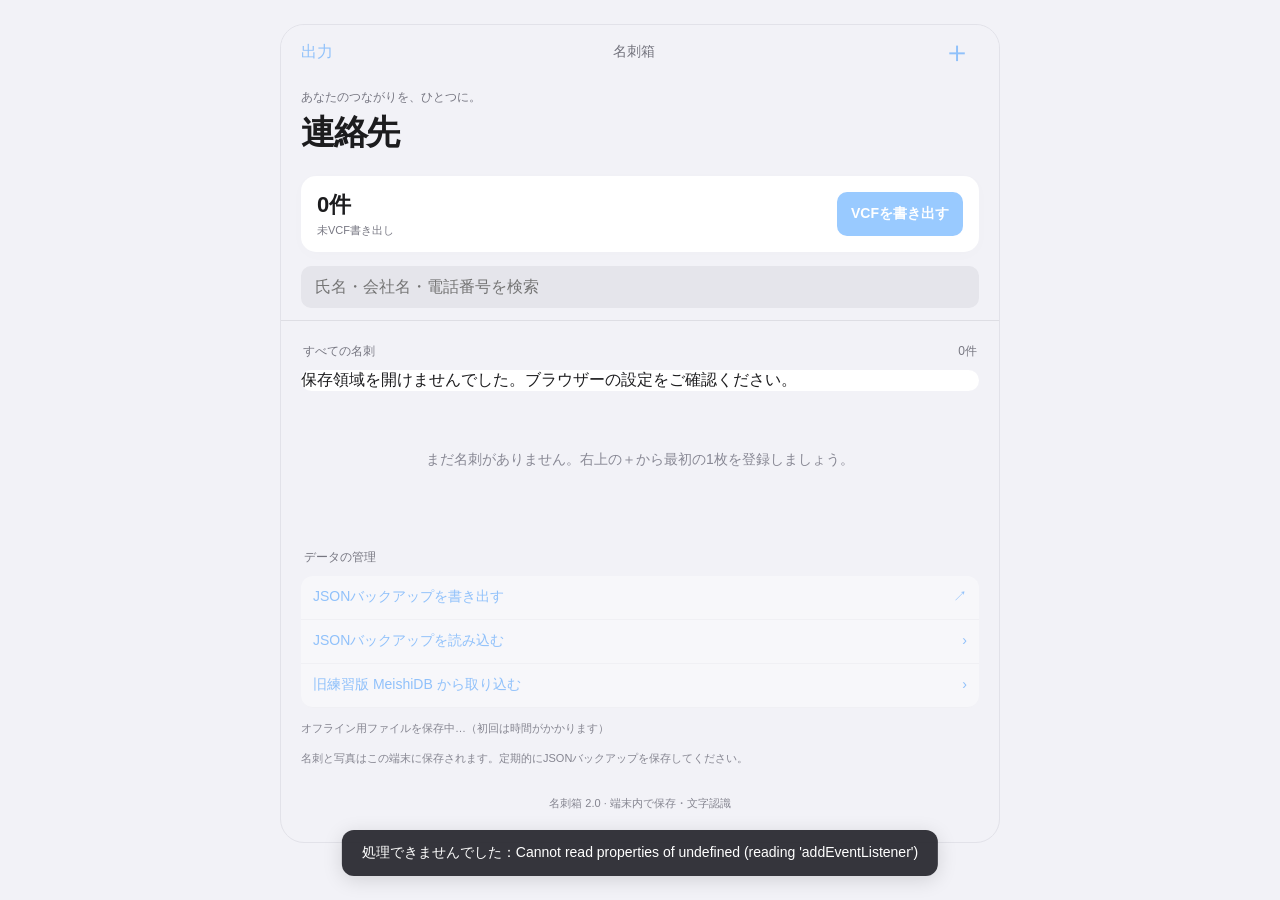
==== index.html @ aab45685 "Add files via upload" ====
<!doctype html>
<html lang="ja"><head><meta charset="utf-8"><meta name="viewport" content="width=device-width,initial-scale=1,viewport-fit=cover"><meta name="theme-color" content="#f2f2f7"><meta name="apple-mobile-web-app-capable" content="yes"><title>名刺箱</title><link rel="manifest" href="manifest.webmanifest"><link rel="apple-touch-icon" href="icon-192.png"><link rel="stylesheet" href="style.css"><script defer src="vendor/tesseract.min.js"></script><script defer src="core.js"></script><script defer src="app.js"></script></head>
<body><div class="shell"><div class="sticky"><nav><button id="exportMenu">出力</button><span>名刺箱</span><button id="addMenu" aria-label="名刺を追加">＋</button></nav><header><p class="eyebrow">あなたのつながりを、ひとつに。</p><h1>連絡先</h1></header><section class="exportbar"><div><strong id="pendingCount">0件</strong><small>未VCF書き出し</small></div><button id="exportPending" class="primary">VCFを書き出す</button></section><div class="search"><input id="search" type="search" aria-label="名刺を検索" placeholder="氏名・会社名・電話番号を検索"></div></div><main><div class="listhead"><span>すべての名刺</span><span id="count">0件</span></div><div id="cards" aria-live="polite">読み込み中…</div><p id="empty" hidden>まだ名刺がありません。<br>右上の＋から最初の1枚を登録しましょう。</p><section class="settings"><h2>データの管理</h2><button id="backup">JSONバックアップを書き出す <span>↗</span></button><button id="restore">JSONバックアップを読み込む <span>›</span></button><button id="legacy">旧練習版 MeishiDB から取り込む <span>›</span></button><p id="offline" role="status">オフライン保存を準備中…</p><p>名刺と写真はこの端末に保存されます。定期的にJSONバックアップを保存してください。</p></section></main><footer>名刺箱 2.0 · 端末内で保存・文字認識</footer></div>
<dialog id="menu"><form method="dialog"><h2 id="menuTitle"></h2><div id="menuItems"></div><button class="cancel">キャンセル</button></form></dialog>
<dialog id="editor"><form id="cardForm"><div class="dialoghead"><button type="button" id="cancelEdit">キャンセル</button><h2 id="formTitle">新しい名刺</h2><button type="submit" id="save">保存</button></div><div class="formbody"><div id="photoWrap" hidden><img id="preview" alt="名刺写真"><div class="row"><button id="rotate" type="button">写真を90°回転</button><button id="removePhoto" type="button">写真を外す</button></div></div><button type="button" id="choosePhoto">写真を撮影・選択</button><div id="ocrStatus" role="status"></div><button id="retryOCR" type="button" hidden>写真をもう一度読み取る</button><details id="ocrDetails" hidden><summary>読み取った文字を確認</summary><textarea id="ocrText" aria-label="読み取り結果" readonly></textarea></details><p class="hint">読み取り内容を確認・修正して保存してください。推定できない項目は空欄になります。</p><div id="fields"></div><div id="editActions" hidden><button type="button" id="exportOne">この1件をVCF出力</button><button type="button" id="delete" class="danger">名刺を削除</button></div></div></form></dialog>
<dialog id="picker"><div class="dialoghead"><button id="cancelPick">閉じる</button><h2>1件を選んで出力</h2></div><input id="pickSearch" type="search" placeholder="氏名・会社名で検索" aria-label="出力する名刺を検索"><div id="pickList"></div></dialog>
<dialog id="exportConfirm"><form method="dialog" class="formbody"><h2>VCFの保存を確認</h2><p class="hint">ブラウザーのダウンロードまたは共有メニューから、VCFファイルを保存してください。完了したら「書き出し済みにする」を押します。</p><button value="saved" class="primary">書き出し済みにする</button><button value="cancel">未書き出しのまま閉じる</button></form></dialog>
<input id="camera" type="file" accept="image/*" capture="environment" hidden><input id="importFile" type="file" accept="application/json,.json" hidden><div id="toast" role="status" hidden></div></body></html>
---- style.css ----
:root{font-family:-apple-system,BlinkMacSystemFont,"Segoe UI","Noto Sans",sans-serif;color:#1c1c1e;background:#f2f2f7;font-size:16px;--blue:#007aff}*{box-sizing:border-box}body{margin:0}button,input,textarea{font:inherit}button{cursor:pointer;border:0;color:var(--blue);background:none;padding:12px;min-height:44px;border-radius:10px}button:disabled{opacity:.4;cursor:wait}button:focus-visible,input:focus-visible,textarea:focus-visible{outline:3px solid #75baff;outline-offset:2px}.shell{max-width:720px;margin:auto}.sticky{position:sticky;top:0;z-index:2;background:#f2f2f7f5;backdrop-filter:blur(18px);padding:env(safe-area-inset-top) 20px 12px;border-bottom:1px solid #dedee4}nav{display:flex;align-items:center;justify-content:space-between;height:54px}nav span{font-size:14px;color:#73737d}nav button{padding-left:0;padding-right:0}#addMenu{font-size:30px;font-weight:300;min-width:44px}header{padding:10px 0 20px}h1{font-size:34px;letter-spacing:-1.5px;margin:4px 0 0}.eyebrow{font-size:12px;color:#777782;margin:0}.exportbar{display:flex;align-items:center;justify-content:space-between;gap:12px;background:white;border-radius:15px;padding:14px 16px;margin-bottom:14px;box-shadow:0 3px 16px #00000004}.exportbar strong{font-size:22px;display:block}.exportbar small{color:#777782;font-size:11px}.primary{background:var(--blue);color:white;font-size:14px;font-weight:600;padding:11px 14px}input,textarea{width:100%;border:0;padding:12px;background:#e5e5eb;border-radius:10px;color:inherit;font-size:16px}.search input{padding:12px 14px}main{padding:0 20px}.listhead{display:flex;justify-content:space-between;padding:22px 2px 10px;font-size:12px;color:#767680}#cards{background:white;border-radius:14px;overflow:hidden}.contact{width:100%;display:flex;align-items:center;text-align:left;gap:14px;color:inherit;border-radius:0;padding:13px 16px;position:relative}.contact+.contact:before{content:"";position:absolute;top:0;left:72px;right:0;height:1px;background:#eeeef2}.avatar{height:42px;width:42px;border-radius:50%;background:#eaf2fc;color:#5a7da6;display:grid;place-items:center;flex-shrink:0;font-size:18px}.contact .info{min-width:0;flex:1}.contact strong{display:block;font-size:16px;font-weight:600;overflow-wrap:anywhere}.contact small{display:block;color:#888894;margin-top:4px;font-size:12px;overflow-wrap:anywhere}.dot{width:6px;height:6px;border-radius:50%;background:#ff9f0a;flex-shrink:0}.chevron{color:#b8b8c0}#empty{text-align:center;color:#888894;font-size:14px;padding:42px 4px;line-height:1.8}.settings{margin:35px 0 16px}.settings h2{font-size:12px;color:#767680;font-weight:400;margin-left:3px}.settings button{display:flex;justify-content:space-between;width:100%;text-align:left;background:white;border-radius:0;border-bottom:1px solid #eeeef2;font-size:14px}.settings button:first-of-type{border-radius:12px 12px 0 0}.settings button:last-of-type{border-radius:0 0 12px 12px}.settings p,footer{font-size:11px;color:#858590;line-height:1.7}footer{text-align:center;padding:10px 20px 30px}dialog{border:0;padding:0;border-radius:18px;max-width:600px;width:calc(100% - 24px);max-height:90dvh;background:#f2f2f7;color:inherit;box-shadow:0 20px 90px #0003}dialog::backdrop{background:#0005}#menu{max-width:400px;padding:16px;text-align:center}#menu h2{font-size:15px;color:#767680;padding:6px}#menuItems button,.cancel{display:block;width:100%;background:white;margin:6px 0}.cancel{font-weight:600}.dialoghead{display:flex;align-items:center;justify-content:space-between;position:sticky;top:0;background:#f2f2f7;z-index:3;border-bottom:1px solid #dddde5;padding:5px}.dialoghead h2{font-size:16px;margin:0}.dialoghead button{font-size:14px}.formbody{padding:16px}.formbody label{display:block;font-size:12px;color:#73737d;margin:18px 2px 5px}.formbody input,.formbody textarea{background:white}.formbody textarea{min-height:90px}#preview{width:100%;max-height:260px;object-fit:contain;background:#e5e5eb;border-radius:10px}.row{display:flex;justify-content:space-between}.row button{font-size:12px}#choosePhoto,#retryOCR,#editActions button{display:block;width:100%;background:white;margin:8px 0}#ocrStatus{font-size:13px;color:#496b8d;white-space:pre-line;line-height:1.6}details{font-size:13px;padding:10px 0}#ocrText{font-size:13px;min-height:140px}.hint{font-size:12px;color:#858590;line-height:1.6}.danger{color:#d70015}#toast{position:fixed;z-index:10;bottom:max(24px,env(safe-area-inset-bottom));left:50%;transform:translateX(-50%);background:#24242bea;color:white;padding:14px 20px;border-radius:12px;font-size:14px;width:max-content;max-width:92%;box-shadow:0 4px 20px #0002}#picker{padding-bottom:14px}#pickSearch{width:calc(100% - 24px);margin:12px}#pickList{padding:0 12px}#pickList button{background:white;margin-top:5px;border-radius:10px}@media(min-width:760px){.shell{margin:24px auto;background:#f2f2f7;border:1px solid #e2e2e9;border-radius:24px;overflow:clip}.sticky{top:0}}@media(prefers-reduced-motion:no-preference){button{transition:background .15s}button:hover{background-color:#007aff14}.primary:hover{background:#0064d1}}
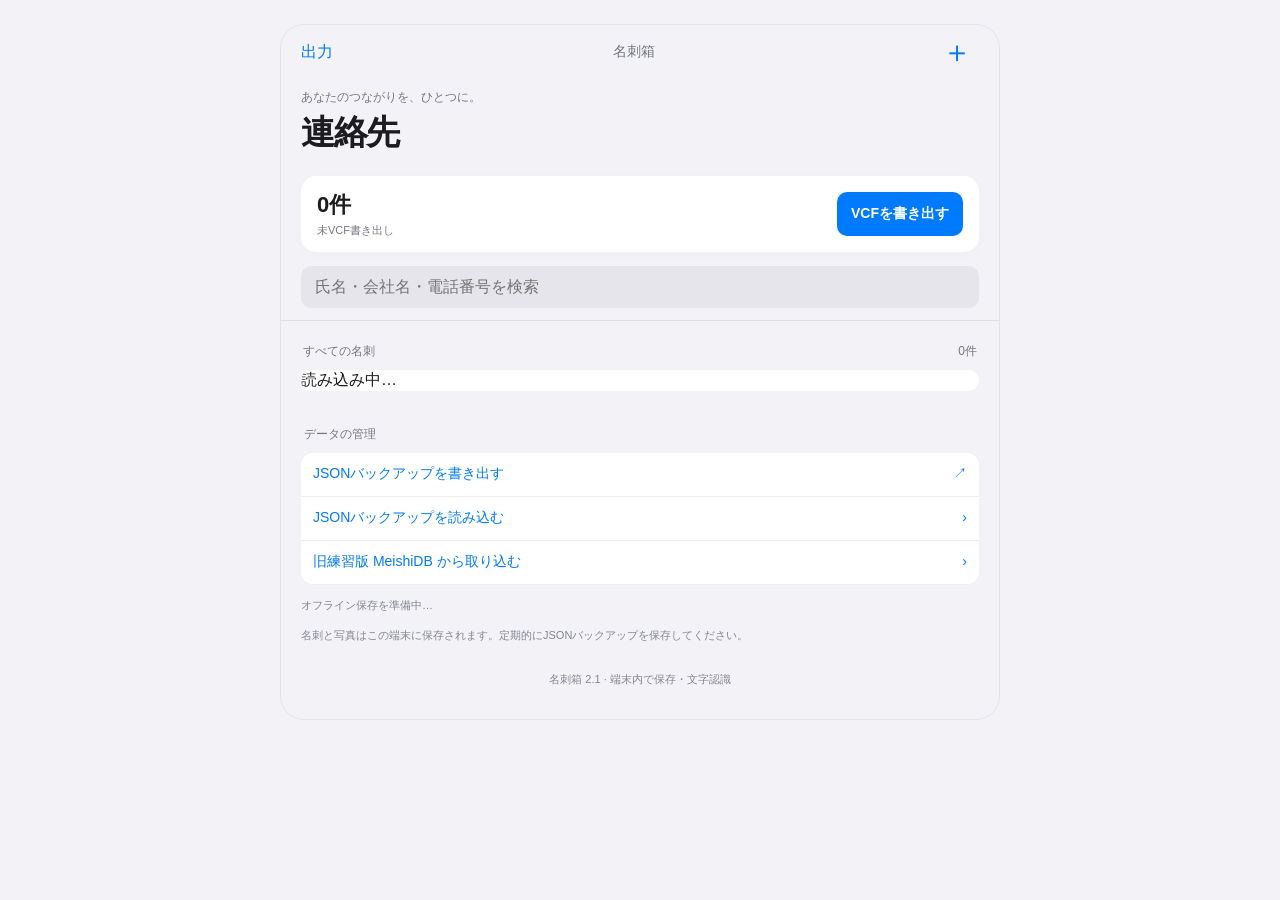
==== commit a7c28475: "Add files via upload" ====
--- a/index.html
+++ b/index.html
@@ -1,8 +1,9 @@
 <!doctype html>
-<html lang="ja"><head><meta charset="utf-8"><meta name="viewport" content="width=device-width,initial-scale=1,viewport-fit=cover"><meta name="theme-color" content="#f2f2f7"><meta name="apple-mobile-web-app-capable" content="yes"><title>名刺箱</title><link rel="manifest" href="manifest.webmanifest"><link rel="apple-touch-icon" href="icon-192.png"><link rel="stylesheet" href="style.css"><script defer src="vendor/tesseract.min.js"></script><script defer src="core.js"></script><script defer src="app.js"></script></head>
-<body><div class="shell"><div class="sticky"><nav><button id="exportMenu">出力</button><span>名刺箱</span><button id="addMenu" aria-label="名刺を追加">＋</button></nav><header><p class="eyebrow">あなたのつながりを、ひとつに。</p><h1>連絡先</h1></header><section class="exportbar"><div><strong id="pendingCount">0件</strong><small>未VCF書き出し</small></div><button id="exportPending" class="primary">VCFを書き出す</button></section><div class="search"><input id="search" type="search" aria-label="名刺を検索" placeholder="氏名・会社名・電話番号を検索"></div></div><main><div class="listhead"><span>すべての名刺</span><span id="count">0件</span></div><div id="cards" aria-live="polite">読み込み中…</div><p id="empty" hidden>まだ名刺がありません。<br>右上の＋から最初の1枚を登録しましょう。</p><section class="settings"><h2>データの管理</h2><button id="backup">JSONバックアップを書き出す <span>↗</span></button><button id="restore">JSONバックアップを読み込む <span>›</span></button><button id="legacy">旧練習版 MeishiDB から取り込む <span>›</span></button><p id="offline" role="status">オフライン保存を準備中…</p><p>名刺と写真はこの端末に保存されます。定期的にJSONバックアップを保存してください。</p></section></main><footer>名刺箱 2.0 · 端末内で保存・文字認識</footer></div>
+<html lang="ja"><head><meta charset="utf-8"><meta name="viewport" content="width=device-width,initial-scale=1,viewport-fit=cover"><meta name="theme-color" content="#f2f2f7"><meta name="apple-mobile-web-app-capable" content="yes"><title>名刺箱</title><link rel="manifest" href="manifest.webmanifest"><link rel="apple-touch-icon" href="icon-192.png"><link rel="stylesheet" href="style.css"><script defer src="vendor/tesseract.min.js"></script><script defer src="core.js"></script><script defer src="ocr-parser.js"></script><script defer src="app.js"></script><script defer src="ocr.js"></script></head>
+<body><div class="shell"><div class="sticky"><nav><button id="exportMenu">出力</button><span>名刺箱</span><button id="addMenu" aria-label="名刺を追加">＋</button></nav><header><p class="eyebrow">あなたのつながりを、ひとつに。</p><h1>連絡先</h1></header><section class="exportbar"><div><strong id="pendingCount">0件</strong><small>未VCF書き出し</small></div><button id="exportPending" class="primary">VCFを書き出す</button></section><div class="search"><input id="search" type="search" aria-label="名刺を検索" placeholder="氏名・会社名・電話番号を検索"></div></div><main><div class="listhead"><span>すべての名刺</span><span id="count">0件</span></div><div id="cards" aria-live="polite">読み込み中…</div><p id="empty" hidden>まだ名刺がありません。<br>右上の＋から最初の1枚を登録しましょう。</p><section class="settings"><h2>データの管理</h2><button id="backup">JSONバックアップを書き出す <span>↗</span></button><button id="restore">JSONバックアップを読み込む <span>›</span></button><button id="legacy">旧練習版 MeishiDB から取り込む <span>›</span></button><p id="offline" role="status">オフライン保存を準備中…</p><p>名刺と写真はこの端末に保存されます。定期的にJSONバックアップを保存してください。</p></section></main><footer>名刺箱 2.1 · 端末内で保存・文字認識</footer></div>
 <dialog id="menu"><form method="dialog"><h2 id="menuTitle"></h2><div id="menuItems"></div><button class="cancel">キャンセル</button></form></dialog>
 <dialog id="editor"><form id="cardForm"><div class="dialoghead"><button type="button" id="cancelEdit">キャンセル</button><h2 id="formTitle">新しい名刺</h2><button type="submit" id="save">保存</button></div><div class="formbody"><div id="photoWrap" hidden><img id="preview" alt="名刺写真"><div class="row"><button id="rotate" type="button">写真を90°回転</button><button id="removePhoto" type="button">写真を外す</button></div></div><button type="button" id="choosePhoto">写真を撮影・選択</button><div id="ocrStatus" role="status"></div><button id="retryOCR" type="button" hidden>写真をもう一度読み取る</button><details id="ocrDetails" hidden><summary>読み取った文字を確認</summary><textarea id="ocrText" aria-label="読み取り結果" readonly></textarea></details><p class="hint">読み取り内容を確認・修正して保存してください。推定できない項目は空欄になります。</p><div id="fields"></div><div id="editActions" hidden><button type="button" id="exportOne">この1件をVCF出力</button><button type="button" id="delete" class="danger">名刺を削除</button></div></div></form></dialog>
 <dialog id="picker"><div class="dialoghead"><button id="cancelPick">閉じる</button><h2>1件を選んで出力</h2></div><input id="pickSearch" type="search" placeholder="氏名・会社名で検索" aria-label="出力する名刺を検索"><div id="pickList"></div></dialog>
 <dialog id="exportConfirm"><form method="dialog" class="formbody"><h2>VCFの保存を確認</h2><p class="hint">ブラウザーのダウンロードまたは共有メニューから、VCFファイルを保存してください。完了したら「書き出し済みにする」を押します。</p><button value="saved" class="primary">書き出し済みにする</button><button value="cancel">未書き出しのまま閉じる</button></form></dialog>
 <input id="camera" type="file" accept="image/*" capture="environment" hidden><input id="importFile" type="file" accept="application/json,.json" hidden><div id="toast" role="status" hidden></div></body></html>
+
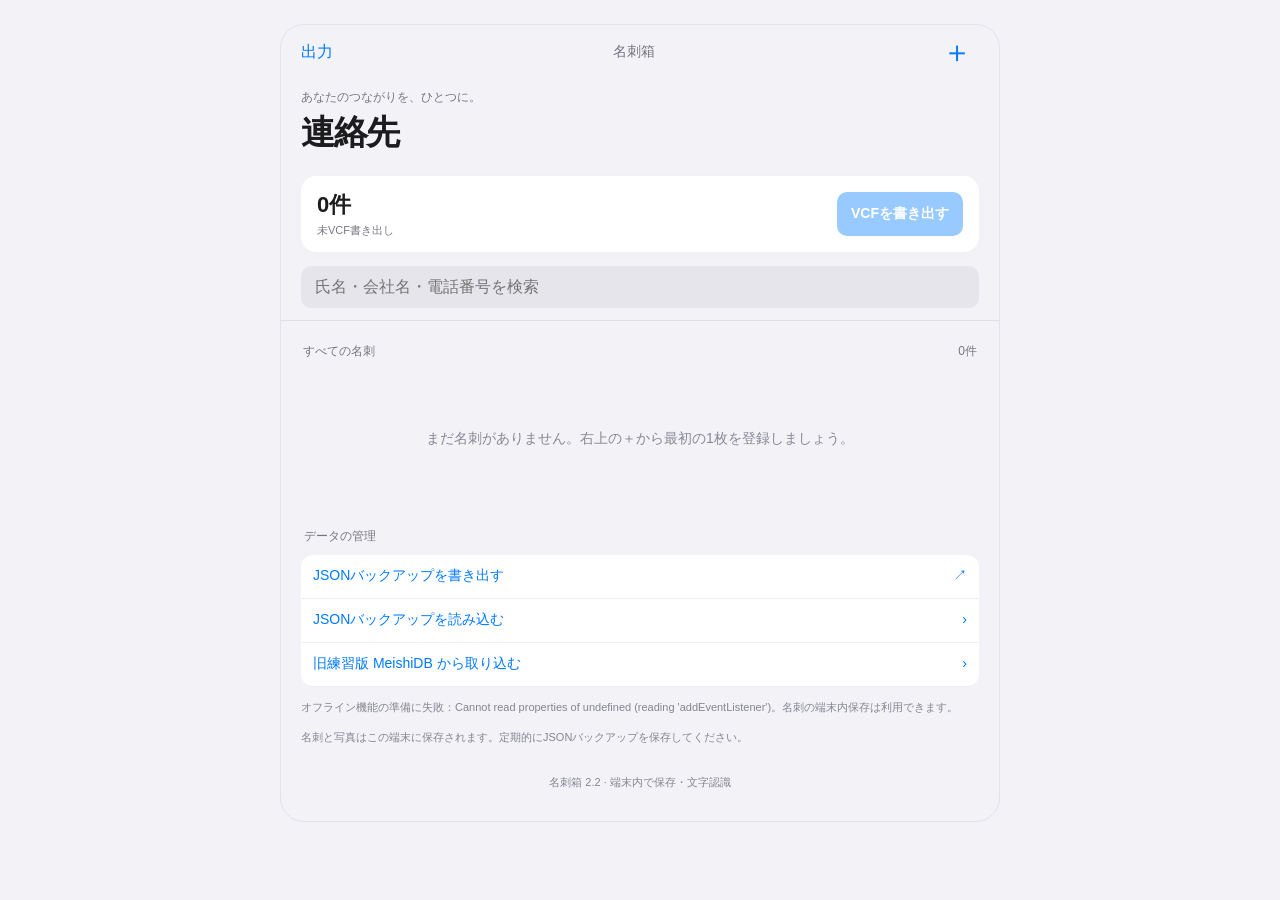
==== commit d527c680: "Add files via upload" ====
--- a/index.html
+++ b/index.html
@@ -1,9 +1,9 @@
-<!doctype html>
-<html lang="ja"><head><meta charset="utf-8"><meta name="viewport" content="width=device-width,initial-scale=1,viewport-fit=cover"><meta name="theme-color" content="#f2f2f7"><meta name="apple-mobile-web-app-capable" content="yes"><title>名刺箱</title><link rel="manifest" href="manifest.webmanifest"><link rel="apple-touch-icon" href="icon-192.png"><link rel="stylesheet" href="style.css"><script defer src="vendor/tesseract.min.js"></script><script defer src="core.js"></script><script defer src="ocr-parser.js"></script><script defer src="app.js"></script><script defer src="ocr.js"></script></head>
-<body><div class="shell"><div class="sticky"><nav><button id="exportMenu">出力</button><span>名刺箱</span><button id="addMenu" aria-label="名刺を追加">＋</button></nav><header><p class="eyebrow">あなたのつながりを、ひとつに。</p><h1>連絡先</h1></header><section class="exportbar"><div><strong id="pendingCount">0件</strong><small>未VCF書き出し</small></div><button id="exportPending" class="primary">VCFを書き出す</button></section><div class="search"><input id="search" type="search" aria-label="名刺を検索" placeholder="氏名・会社名・電話番号を検索"></div></div><main><div class="listhead"><span>すべての名刺</span><span id="count">0件</span></div><div id="cards" aria-live="polite">読み込み中…</div><p id="empty" hidden>まだ名刺がありません。<br>右上の＋から最初の1枚を登録しましょう。</p><section class="settings"><h2>データの管理</h2><button id="backup">JSONバックアップを書き出す <span>↗</span></button><button id="restore">JSONバックアップを読み込む <span>›</span></button><button id="legacy">旧練習版 MeishiDB から取り込む <span>›</span></button><p id="offline" role="status">オフライン保存を準備中…</p><p>名刺と写真はこの端末に保存されます。定期的にJSONバックアップを保存してください。</p></section></main><footer>名刺箱 2.1 · 端末内で保存・文字認識</footer></div>
-<dialog id="menu"><form method="dialog"><h2 id="menuTitle"></h2><div id="menuItems"></div><button class="cancel">キャンセル</button></form></dialog>
-<dialog id="editor"><form id="cardForm"><div class="dialoghead"><button type="button" id="cancelEdit">キャンセル</button><h2 id="formTitle">新しい名刺</h2><button type="submit" id="save">保存</button></div><div class="formbody"><div id="photoWrap" hidden><img id="preview" alt="名刺写真"><div class="row"><button id="rotate" type="button">写真を90°回転</button><button id="removePhoto" type="button">写真を外す</button></div></div><button type="button" id="choosePhoto">写真を撮影・選択</button><div id="ocrStatus" role="status"></div><button id="retryOCR" type="button" hidden>写真をもう一度読み取る</button><details id="ocrDetails" hidden><summary>読み取った文字を確認</summary><textarea id="ocrText" aria-label="読み取り結果" readonly></textarea></details><p class="hint">読み取り内容を確認・修正して保存してください。推定できない項目は空欄になります。</p><div id="fields"></div><div id="editActions" hidden><button type="button" id="exportOne">この1件をVCF出力</button><button type="button" id="delete" class="danger">名刺を削除</button></div></div></form></dialog>
-<dialog id="picker"><div class="dialoghead"><button id="cancelPick">閉じる</button><h2>1件を選んで出力</h2></div><input id="pickSearch" type="search" placeholder="氏名・会社名で検索" aria-label="出力する名刺を検索"><div id="pickList"></div></dialog>
-<dialog id="exportConfirm"><form method="dialog" class="formbody"><h2>VCFの保存を確認</h2><p class="hint">ブラウザーのダウンロードまたは共有メニューから、VCFファイルを保存してください。完了したら「書き出し済みにする」を押します。</p><button value="saved" class="primary">書き出し済みにする</button><button value="cancel">未書き出しのまま閉じる</button></form></dialog>
-<input id="camera" type="file" accept="image/*" capture="environment" hidden><input id="importFile" type="file" accept="application/json,.json" hidden><div id="toast" role="status" hidden></div></body></html>
+<!doctype html>
+<html lang="ja"><head><meta charset="utf-8"><meta name="viewport" content="width=device-width,initial-scale=1,viewport-fit=cover"><meta name="theme-color" content="#f2f2f7"><meta name="apple-mobile-web-app-capable" content="yes"><title>名刺箱</title><link rel="manifest" href="manifest.webmanifest"><link rel="apple-touch-icon" href="icon-192.png"><link rel="stylesheet" href="style.css"><script defer src="vendor/tesseract.min.js"></script><script defer src="core.js"></script><script defer src="ocr-parser.js"></script><script defer src="ocr.js"></script><script defer src="app.js"></script></head>
+<body><div class="shell"><div class="sticky"><nav><button id="exportMenu">出力</button><span>名刺箱</span><button id="addMenu" aria-label="名刺を追加">＋</button></nav><header><p class="eyebrow">あなたのつながりを、ひとつに。</p><h1>連絡先</h1></header><section class="exportbar"><div><strong id="pendingCount">0件</strong><small>未VCF書き出し</small></div><button id="exportPending" class="primary">VCFを書き出す</button></section><div class="search"><input id="search" type="search" aria-label="名刺を検索" placeholder="氏名・会社名・電話番号を検索"></div></div><main><div class="listhead"><span>すべての名刺</span><span id="count">0件</span></div><div id="cards" aria-live="polite">読み込み中…</div><p id="empty" hidden>まだ名刺がありません。<br>右上の＋から最初の1枚を登録しましょう。</p><section class="settings"><h2>データの管理</h2><button id="backup">JSONバックアップを書き出す <span>↗</span></button><button id="restore">JSONバックアップを読み込む <span>›</span></button><button id="legacy">旧練習版 MeishiDB から取り込む <span>›</span></button><p id="offline" role="status">オフライン保存を準備中…</p><p>名刺と写真はこの端末に保存されます。定期的にJSONバックアップを保存してください。</p></section></main><footer>名刺箱 2.2 · 端末内で保存・文字認識</footer></div>
+<dialog id="menu"><form method="dialog"><h2 id="menuTitle"></h2><div id="menuItems"></div><button class="cancel">キャンセル</button></form></dialog>
+<dialog id="editor"><form id="cardForm"><div class="dialoghead"><button type="button" id="cancelEdit">キャンセル</button><h2 id="formTitle">新しい名刺</h2><button type="submit" id="save">保存</button></div><div class="formbody"><div id="photoWrap" hidden><img id="preview" alt="名刺写真"><div class="row"><button id="rotate" type="button">写真を90°回転</button><button id="removePhoto" type="button">写真を外す</button></div></div><button type="button" id="choosePhoto">写真を撮影・選択</button><div id="ocrStatus" role="status"></div><button id="retryOCR" type="button" hidden>写真をもう一度読み取る</button><details id="ocrDetails" hidden><summary>読み取った文字を確認</summary><textarea id="ocrText" aria-label="読み取り結果" readonly></textarea></details><p class="hint">読み取り内容を確認・修正して保存してください。推定できない項目は空欄になります。</p><div id="fields"></div><div id="editActions" hidden><button type="button" id="exportOne">この1件をVCF出力</button><button type="button" id="delete" class="danger">名刺を削除</button></div></div></form></dialog>
+<dialog id="picker"><div class="dialoghead"><button id="cancelPick">閉じる</button><h2>1件を選んで出力</h2></div><input id="pickSearch" type="search" placeholder="氏名・会社名で検索" aria-label="出力する名刺を検索"><div id="pickList"></div></dialog>
+<dialog id="exportConfirm"><form method="dialog" class="formbody"><h2>VCFの保存を確認</h2><p class="hint">ブラウザーのダウンロードまたは共有メニューから、VCFファイルを保存してください。完了したら「書き出し済みにする」を押します。</p><button value="saved" class="primary">書き出し済みにする</button><button value="cancel">未書き出しのまま閉じる</button></form></dialog>
+<input id="camera" type="file" accept="image/*" capture="environment" hidden><input id="importFile" type="file" accept="application/json,.json" hidden><div id="toast" role="status" hidden></div></body></html>
 
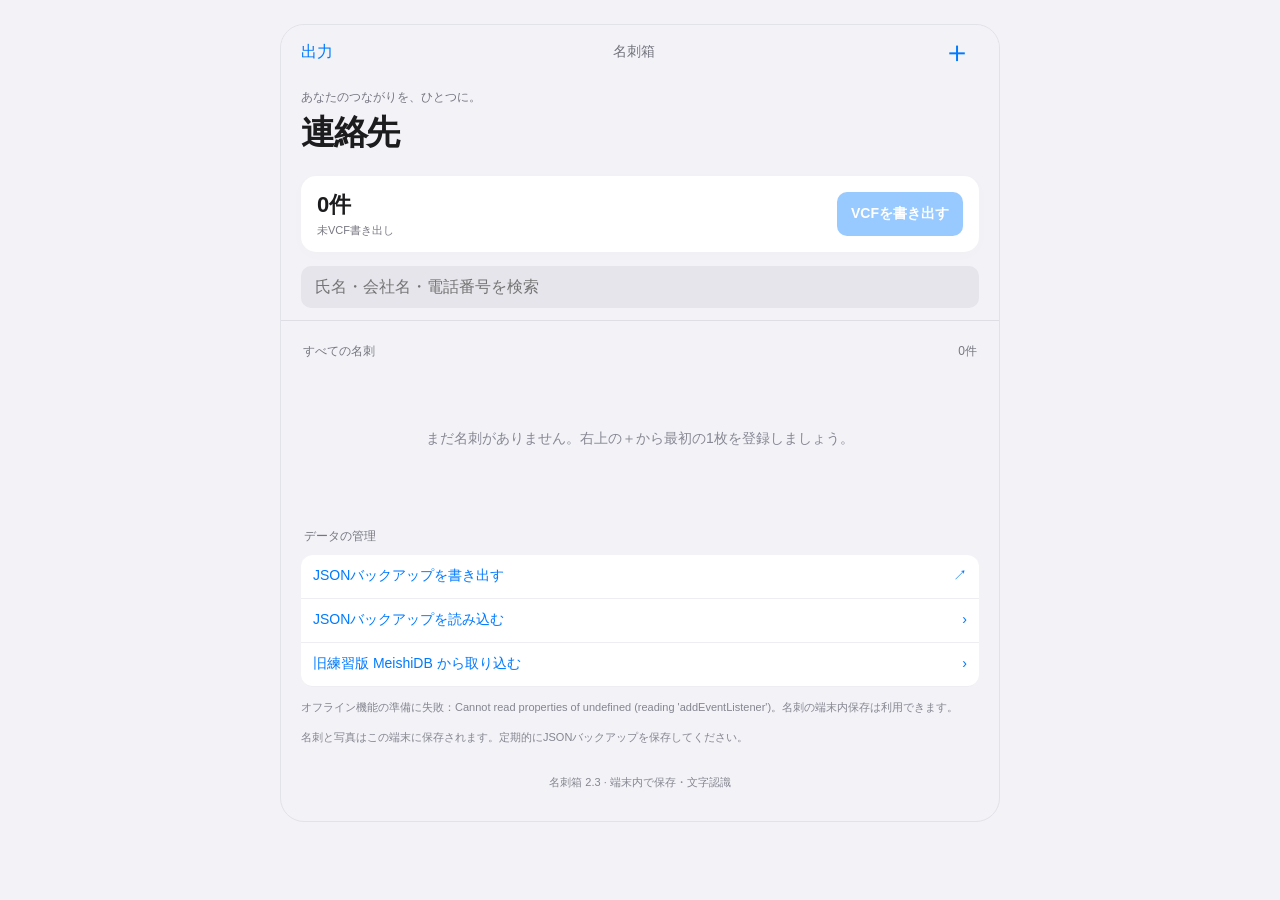
==== commit 405ffc4a: "Add files via upload" ====
--- a/index.html
+++ b/index.html
@@ -1,6 +1,6 @@
 <!doctype html>
-<html lang="ja"><head><meta charset="utf-8"><meta name="viewport" content="width=device-width,initial-scale=1,viewport-fit=cover"><meta name="theme-color" content="#f2f2f7"><meta name="apple-mobile-web-app-capable" content="yes"><title>名刺箱</title><link rel="manifest" href="manifest.webmanifest"><link rel="apple-touch-icon" href="icon-192.png"><link rel="stylesheet" href="style.css"><script defer src="vendor/tesseract.min.js"></script><script defer src="core.js"></script><script defer src="ocr-parser.js"></script><script defer src="ocr.js"></script><script defer src="app.js"></script></head>
-<body><div class="shell"><div class="sticky"><nav><button id="exportMenu">出力</button><span>名刺箱</span><button id="addMenu" aria-label="名刺を追加">＋</button></nav><header><p class="eyebrow">あなたのつながりを、ひとつに。</p><h1>連絡先</h1></header><section class="exportbar"><div><strong id="pendingCount">0件</strong><small>未VCF書き出し</small></div><button id="exportPending" class="primary">VCFを書き出す</button></section><div class="search"><input id="search" type="search" aria-label="名刺を検索" placeholder="氏名・会社名・電話番号を検索"></div></div><main><div class="listhead"><span>すべての名刺</span><span id="count">0件</span></div><div id="cards" aria-live="polite">読み込み中…</div><p id="empty" hidden>まだ名刺がありません。<br>右上の＋から最初の1枚を登録しましょう。</p><section class="settings"><h2>データの管理</h2><button id="backup">JSONバックアップを書き出す <span>↗</span></button><button id="restore">JSONバックアップを読み込む <span>›</span></button><button id="legacy">旧練習版 MeishiDB から取り込む <span>›</span></button><p id="offline" role="status">オフライン保存を準備中…</p><p>名刺と写真はこの端末に保存されます。定期的にJSONバックアップを保存してください。</p></section></main><footer>名刺箱 2.2 · 端末内で保存・文字認識</footer></div>
+<html lang="ja"><head><meta charset="utf-8"><meta name="viewport" content="width=device-width,initial-scale=1,viewport-fit=cover"><meta name="theme-color" content="#f2f2f7"><meta name="apple-mobile-web-app-capable" content="yes"><title>名刺箱</title><link rel="manifest" href="manifest.webmanifest"><link rel="apple-touch-icon" href="icon-192.png"><link rel="stylesheet" href="style.css"><script defer src="tesseract.min.js"></script><script defer src="core.js"></script><script defer src="ocr-parser.js"></script><script defer src="ocr.js"></script><script defer src="app.js"></script></head>
+<body><div class="shell"><div class="sticky"><nav><button id="exportMenu">出力</button><span>名刺箱</span><button id="addMenu" aria-label="名刺を追加">＋</button></nav><header><p class="eyebrow">あなたのつながりを、ひとつに。</p><h1>連絡先</h1></header><section class="exportbar"><div><strong id="pendingCount">0件</strong><small>未VCF書き出し</small></div><button id="exportPending" class="primary">VCFを書き出す</button></section><div class="search"><input id="search" type="search" aria-label="名刺を検索" placeholder="氏名・会社名・電話番号を検索"></div></div><main><div class="listhead"><span>すべての名刺</span><span id="count">0件</span></div><div id="cards" aria-live="polite">読み込み中…</div><p id="empty" hidden>まだ名刺がありません。<br>右上の＋から最初の1枚を登録しましょう。</p><section class="settings"><h2>データの管理</h2><button id="backup">JSONバックアップを書き出す <span>↗</span></button><button id="restore">JSONバックアップを読み込む <span>›</span></button><button id="legacy">旧練習版 MeishiDB から取り込む <span>›</span></button><p id="offline" role="status">オフライン保存を準備中…</p><p>名刺と写真はこの端末に保存されます。定期的にJSONバックアップを保存してください。</p></section></main><footer>名刺箱 2.3 · 端末内で保存・文字認識</footer></div>
 <dialog id="menu"><form method="dialog"><h2 id="menuTitle"></h2><div id="menuItems"></div><button class="cancel">キャンセル</button></form></dialog>
 <dialog id="editor"><form id="cardForm"><div class="dialoghead"><button type="button" id="cancelEdit">キャンセル</button><h2 id="formTitle">新しい名刺</h2><button type="submit" id="save">保存</button></div><div class="formbody"><div id="photoWrap" hidden><img id="preview" alt="名刺写真"><div class="row"><button id="rotate" type="button">写真を90°回転</button><button id="removePhoto" type="button">写真を外す</button></div></div><button type="button" id="choosePhoto">写真を撮影・選択</button><div id="ocrStatus" role="status"></div><button id="retryOCR" type="button" hidden>写真をもう一度読み取る</button><details id="ocrDetails" hidden><summary>読み取った文字を確認</summary><textarea id="ocrText" aria-label="読み取り結果" readonly></textarea></details><p class="hint">読み取り内容を確認・修正して保存してください。推定できない項目は空欄になります。</p><div id="fields"></div><div id="editActions" hidden><button type="button" id="exportOne">この1件をVCF出力</button><button type="button" id="delete" class="danger">名刺を削除</button></div></div></form></dialog>
 <dialog id="picker"><div class="dialoghead"><button id="cancelPick">閉じる</button><h2>1件を選んで出力</h2></div><input id="pickSearch" type="search" placeholder="氏名・会社名で検索" aria-label="出力する名刺を検索"><div id="pickList"></div></dialog>
